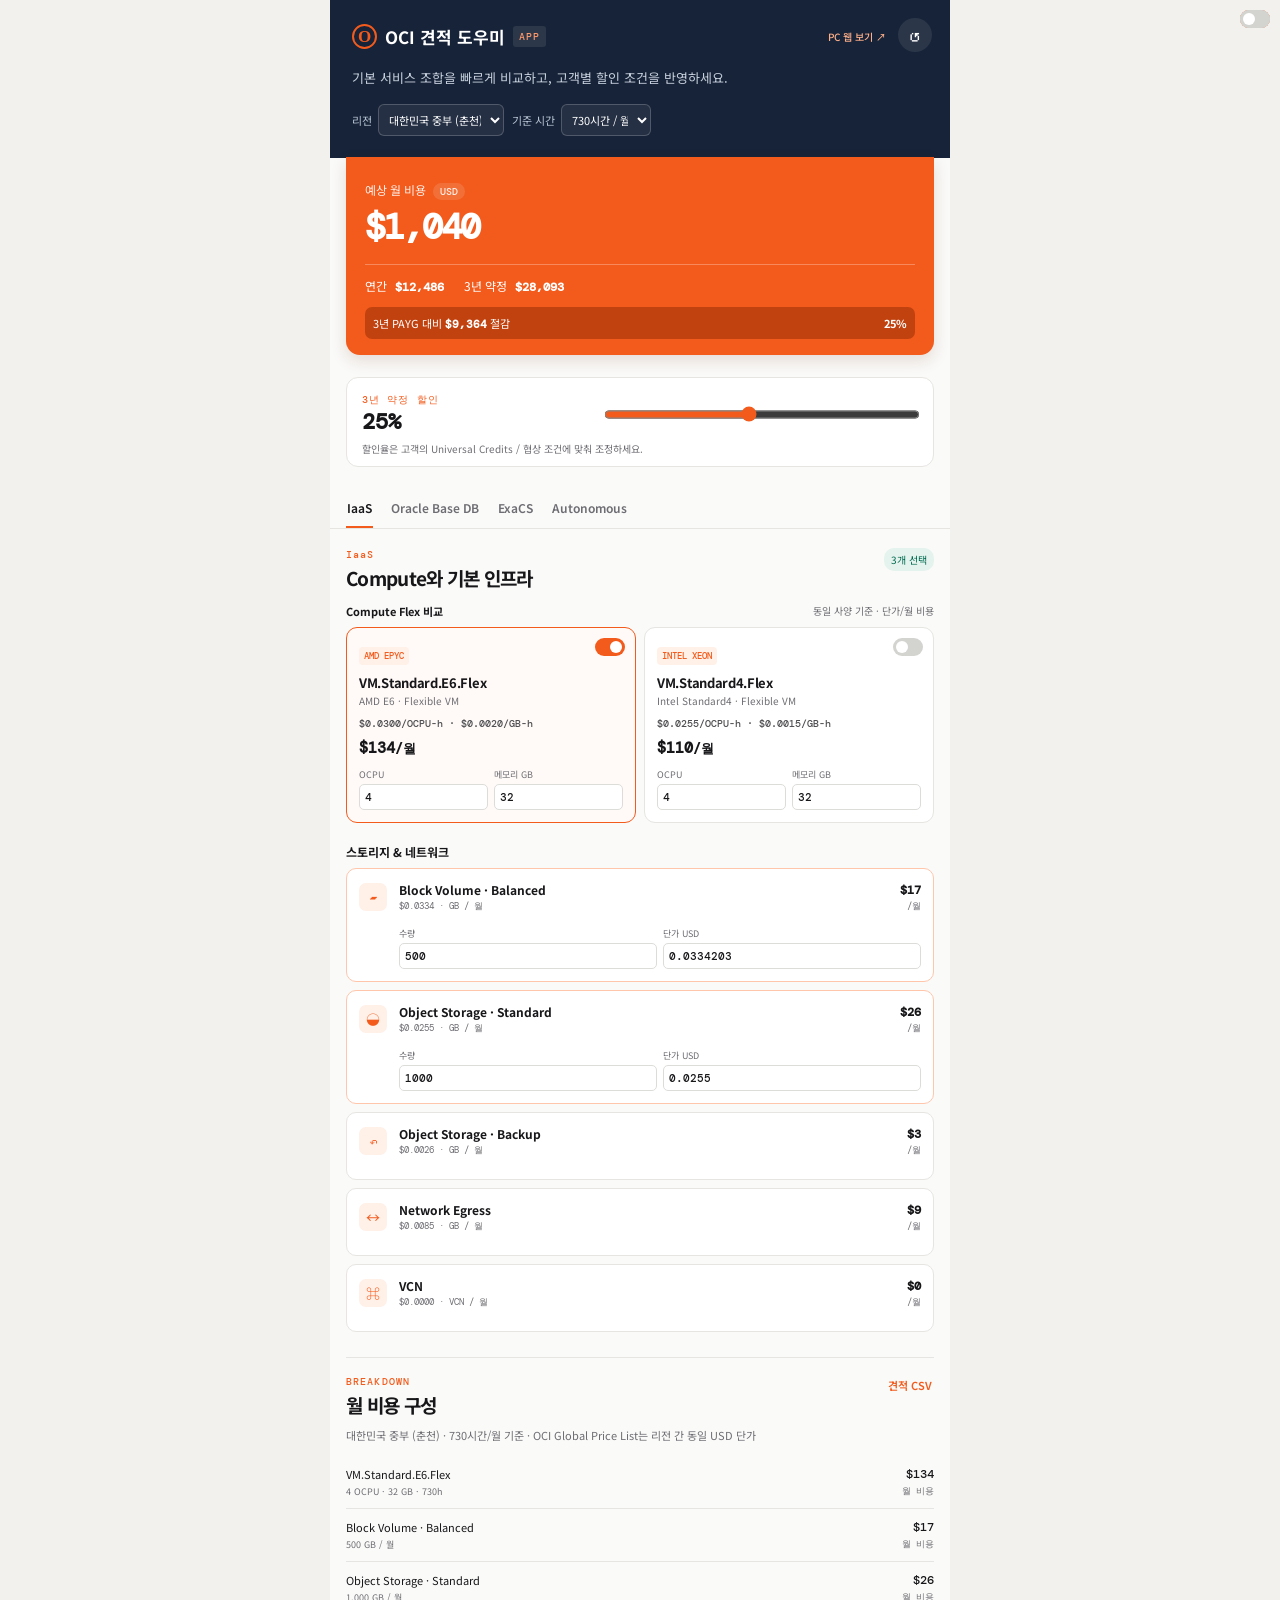
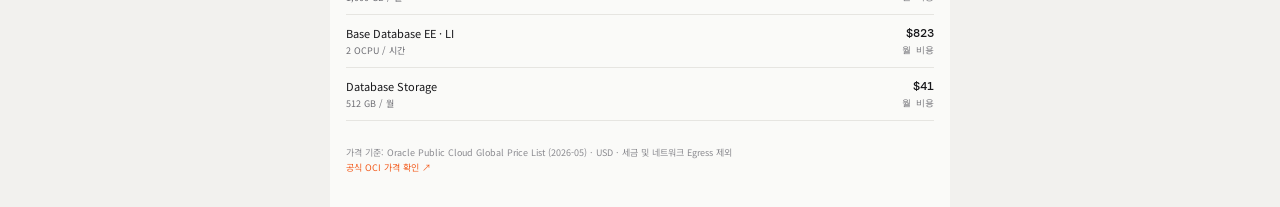
==== index.html @ 8a2c7ce1 "Add OCI cost estimator with shared pricing catalog Consolidates mobile/desktop pricing into a single" ====
<!doctype html>
<html lang="ko">
<head>
  <meta charset="UTF-8" />
  <meta name="viewport" content="width=device-width, initial-scale=1.0" />
  <title>OCI 견적 도우미</title>
  <link rel="preconnect" href="https://fonts.googleapis.com">
  <link rel="preconnect" href="https://fonts.gstatic.com" crossorigin>
  <link href="https://fonts.googleapis.com/css2?family=DM+Mono:wght@400;500&family=Noto+Sans+KR:wght@400;500;600;700;800&display=swap" rel="stylesheet">
  <link rel="stylesheet" href="./style.css" />
</head>
<body>
  <main class="app-shell">
    <header class="hero">
      <div class="brand"><span class="brand-mark">O</span><span>OCI 견적 도우미</span><em>APP</em><a href="./desktop.html" style="margin-left:auto;margin-right:42px;color:#ffb08a;text-decoration:none;font-size:10px;font-weight:500">PC 웹 보기 ↗</a></div>
      <button class="icon-button" id="reset" aria-label="초기화">↺</button>
      <p>기본 서비스 조합을 빠르게 비교하고, 고객별 할인 조건을 반영하세요.</p>
      <div class="context-row">
        <label>리전 <select id="region"><option>대한민국 중부 (춘천)</option><option>대한민국 북부 (서울)</option></select></label>
        <label>기준 시간 <select id="hours"><option value="730">730시간 / 월</option><option value="744">744시간 / 월</option><option value="720">720시간 / 월</option></select></label>
      </div>
    </header>

    <section class="summary-card">
      <span>예상 월 비용 <button class="currency-pill" id="currency">USD</button></span>
      <strong id="monthlyTotal">$0</strong>
      <div class="summary-line"><span>연간 <b id="annualTotal">$0</b></span><span>3년 약정 <b id="termTotal">$0</b></span></div>
      <div class="saving-line">3년 PAYG 대비 <strong id="savingTotal">$0</strong> 절감 <span id="effectiveDiscount">0%</span></div>
    </section>

    <section class="discount-card">
      <div><span class="eyebrow">3년 약정 할인</span><strong id="discountLabel">25%</strong></div>
      <input type="range" id="discount" min="0" max="55" value="25" />
      <p>할인율은 고객의 Universal Credits / 협상 조건에 맞춰 조정하세요.</p>
    </section>

    <nav class="tabs" aria-label="서비스 분류">
      <button class="tab active" data-tab="iaas">IaaS</button>
      <button class="tab" data-tab="database">Oracle Base DB</button>
      <button class="tab" data-tab="exacs">ExaCS</button>
      <button class="tab" data-tab="autonomous">Autonomous</button>
    </nav>

    <section id="iaas" class="tab-panel active">
      <div class="section-title"><div><span class="eyebrow">IaaS</span><h1>Compute와 기본 인프라</h1></div><span class="count-badge" id="iaasCount">0개 선택</span></div>
      <div class="compare-head"><b>Compute Flex 비교</b><span>동일 사양 기준 · 단가/월 비용</span></div>
      <div class="compute-grid" id="computeCards"></div>
      <div class="section-label">스토리지 &amp; 네트워크</div>
      <div id="iaasServices" class="service-list"></div>
    </section>

    <section id="database" class="tab-panel">
      <div class="section-title"><div><span class="eyebrow">DATABASE</span><h1>Oracle Base Database</h1></div></div>
      <p class="section-help">VM DB System 기준. 라이선스 포함(LI)과 BYOL을 빠르게 비교합니다.</p>
      <div id="databaseServices" class="service-list"></div>
    </section>

    <section id="exacs" class="tab-panel">
      <div class="section-title"><div><span class="eyebrow">EXADATA</span><h1>Exadata Cloud Service</h1></div></div>
      <p class="section-help">Dedicated Infrastructure 기준의 인프라와 DB OCPU를 분리 산정합니다.</p>
      <div id="exacsServices" class="service-list"></div>
    </section>

    <section id="autonomous" class="tab-panel">
      <div class="section-title"><div><span class="eyebrow">AUTONOMOUS</span><h1>Autonomous Database</h1></div></div>
      <p class="section-help">Serverless Autonomous AI Database의 ECPU와 저장소 기준입니다.</p>
      <div id="autonomousServices" class="service-list"></div>
    </section>

    <section class="cost-breakdown">
      <div class="section-title"><div><span class="eyebrow">BREAKDOWN</span><h1>월 비용 구성</h1></div><button class="text-button" id="download">견적 CSV</button></div>
      <p class="section-help" id="quoteMeta"></p>
      <div id="breakdown"></div>
    </section>

    <footer>가격 기준: Oracle Public Cloud Global Price List (2026-05) · USD · 세금 및 네트워크 Egress 제외<br><a href="https://www.oracle.com/cloud/pricing/" target="_blank" rel="noreferrer">공식 OCI 가격 확인 ↗</a></footer>
  </main>
  <div id="toast" role="status"></div>
  <script src="./pricing-catalog.js"></script>
  <script src="./app.js"></script>
</body>
</html>
---- style.css ----
:root{--ink:#17171a;--muted:#6d6d73;--line:#e6e5e1;--paper:#fafaf8;--orange:#f35b1c;--orange-soft:#fff0e8;--navy:#172338;--green:#006b4f}*{box-sizing:border-box}body{margin:0;background:#f2f1ee;color:var(--ink);font-family:'Noto Sans KR',sans-serif}.app-shell{max-width:620px;margin:auto;background:var(--paper);min-height:100vh;padding-bottom:32px}.hero{background:var(--navy);color:white;padding:24px 22px 22px;position:relative}.brand{font-size:17px;font-weight:700;display:flex;align-items:center;gap:8px}.brand-mark{width:25px;height:25px;border:2px solid var(--orange);border-radius:50%;display:inline-grid;place-items:center;color:var(--orange);font-family:Georgia;font-weight:700}.brand em{font:500 10px 'DM Mono';letter-spacing:1px;color:#ff9a6c;background:#ffffff17;padding:4px 6px;border-radius:3px}.hero p{font-size:13px;color:#c7d0dd;margin:19px 0 15px;line-height:1.6}.icon-button{position:absolute;right:18px;top:18px;border:0;background:#ffffff16;color:#fff;font-size:23px;border-radius:50%;width:34px;height:34px}.context-row{display:flex;gap:8px}.context-row label{font-size:11px;color:#b8c4d4;display:flex;align-items:center;gap:6px}.context-row select{border:1px solid #ffffff32;background:#ffffff10;color:#fff;border-radius:6px;padding:6px;font-family:inherit;font-size:11px}.context-row option{color:#222}.summary-card{margin:0 16px;transform:translateY(-1px);background:var(--orange);color:#fff;border-radius:0 0 14px 14px;padding:19px 19px 16px;box-shadow:0 6px 16px #6b260d24}.summary-card>span{font-size:12px;opacity:.9}.currency-pill{border:0;background:#ffffff25;color:#fff;border-radius:10px;padding:2px 7px;margin-left:4px;font:500 10px 'DM Mono'}.summary-card>strong{display:block;font:700 35px 'DM Mono';letter-spacing:-2px;margin:4px 0 14px}.summary-line{display:flex;gap:20px;border-top:1px solid #ffffff48;padding-top:12px;font-size:12px}.summary-line b{font-family:'DM Mono';margin-left:5px}.saving-line{margin-top:12px;background:#a63509a3;border-radius:7px;padding:8px;font-size:11px}.saving-line strong{font-family:'DM Mono'}.saving-line span{float:right;font-weight:700}.discount-card{margin:21px 16px;background:#fff;border:1px solid var(--line);border-radius:12px;padding:15px 15px 10px;display:grid;grid-template-columns:1fr 1.4fr;gap:5px 15px}.eyebrow{display:block;color:var(--orange);font:500 10px 'DM Mono';letter-spacing:1.1px}.discount-card strong{font:700 22px 'DM Mono'}.discount-card p{grid-column:1/-1;margin:0;color:var(--muted);font-size:10px}input[type=range]{accent-color:var(--orange);width:100%}.tabs{display:flex;padding:0 16px;border-bottom:1px solid var(--line);gap:17px;overflow:auto}.tab{border:0;background:none;padding:11px 1px 10px;white-space:nowrap;color:var(--muted);font:600 12px 'Noto Sans KR';border-bottom:2px solid transparent}.tab.active{color:var(--ink);border-bottom-color:var(--orange)}.tab-panel{display:none;padding:19px 16px 4px}.tab-panel.active{display:block}.section-title{display:flex;justify-content:space-between;align-items:start}.section-title h1{font-size:19px;letter-spacing:-.7px;margin:3px 0 12px}.count-badge{font-size:10px;color:var(--green);background:#e4f3ee;padding:4px 7px;border-radius:10px}.compare-head{display:flex;justify-content:space-between;align-items:center;font-size:11px;margin-bottom:8px}.compare-head span{color:var(--muted);font-size:10px}.compute-grid{display:grid;grid-template-columns:1fr 1fr;gap:8px}.compute-card{border:1px solid var(--line);background:#fff;border-radius:11px;padding:12px;position:relative}.compute-card.selected{border:1.5px solid var(--orange);background:#fffaf7}.chip{font:500 9px 'DM Mono';color:var(--orange);background:var(--orange-soft);padding:3px 5px;border-radius:4px}.compute-card h3{font-size:13px;margin:9px 0 2px;letter-spacing:-.3px}.compute-card p{font-size:10px;color:var(--muted);margin:0 0 9px;line-height:1.45}.rate{font:500 10px 'DM Mono';color:#4e4e51}.compute-card .monthly{font:700 15px 'DM Mono';margin-top:8px}.toggle{position:absolute;right:10px;top:10px;width:30px;height:18px;border:0;border-radius:12px;background:#d3d3d0}.toggle:after{content:'';position:absolute;width:12px;height:12px;background:#fff;border-radius:50%;left:3px;top:3px;transition:.2s}.toggle.on{background:var(--orange)}.toggle.on:after{left:15px}.shape-controls{display:grid;grid-template-columns:1fr 1fr;gap:6px;margin-top:10px}.shape-controls label,.service-control label{font-size:9px;color:var(--muted)}.shape-controls input,.service-control input{display:block;width:100%;border:1px solid #dcdcd9;border-radius:5px;padding:5px;margin-top:3px;font:500 11px 'DM Mono';color:var(--ink);background:#fff}.section-label{font-weight:700;font-size:12px;margin:20px 0 8px}.service-list{display:grid;gap:8px}.service-row{background:#fff;border:1px solid var(--line);padding:12px;border-radius:10px;display:grid;grid-template-columns:30px 1fr auto;gap:10px;align-items:center}.service-row.selected{border-color:#ffc6ab}.service-icon{height:28px;width:28px;background:var(--orange-soft);color:var(--orange);border-radius:7px;display:grid;place-items:center;font-size:14px}.service-name{font-weight:700;font-size:12px}.service-meta{font:400 9px 'DM Mono';color:var(--muted);margin-top:2px}.service-cost{text-align:right;font:600 12px 'DM Mono'}.service-cost small{display:block;font:400 9px 'DM Mono';color:var(--muted);margin-top:2px}.service-control{grid-column:2/-1;display:grid;grid-template-columns:1fr 1fr;gap:6px;max-height:0;overflow:hidden;transition:.25s}.service-row.selected .service-control{max-height:60px;margin-top:4px}.section-help{font-size:11px;color:var(--muted);margin:-3px 0 12px;line-height:1.5}.cost-breakdown{margin:21px 16px 0;padding:17px 0 0;border-top:1px solid var(--line)}.breakdown-row{display:grid;grid-template-columns:1fr auto;gap:12px;padding:10px 0;border-bottom:1px solid var(--line);font-size:11px}.breakdown-row div:last-child{font:500 12px 'DM Mono';text-align:right}.breakdown-row small{display:block;font-size:9px;color:var(--muted);margin-top:3px}.text-button{border:0;background:none;color:var(--orange);font:600 11px 'Noto Sans KR';padding:2px}footer{margin:24px 16px 0;color:#8b8b90;font-size:9px;line-height:1.7}footer a{color:var(--orange);text-decoration:none}#toast{position:fixed;bottom:20px;left:50%;transform:translate(-50%,70px);background:#1f2937;color:#fff;padding:9px 13px;border-radius:20px;font-size:11px;transition:.3s;opacity:0;z-index:4}#toast.show{transform:translate(-50%,0);opacity:1}@media(max-width:390px){.context-row{gap:4px}.context-row label{font-size:10px}.context-row select{max-width:142px;padding:5px}.compute-card{padding:10px}.summary-card>strong{font-size:31px}}
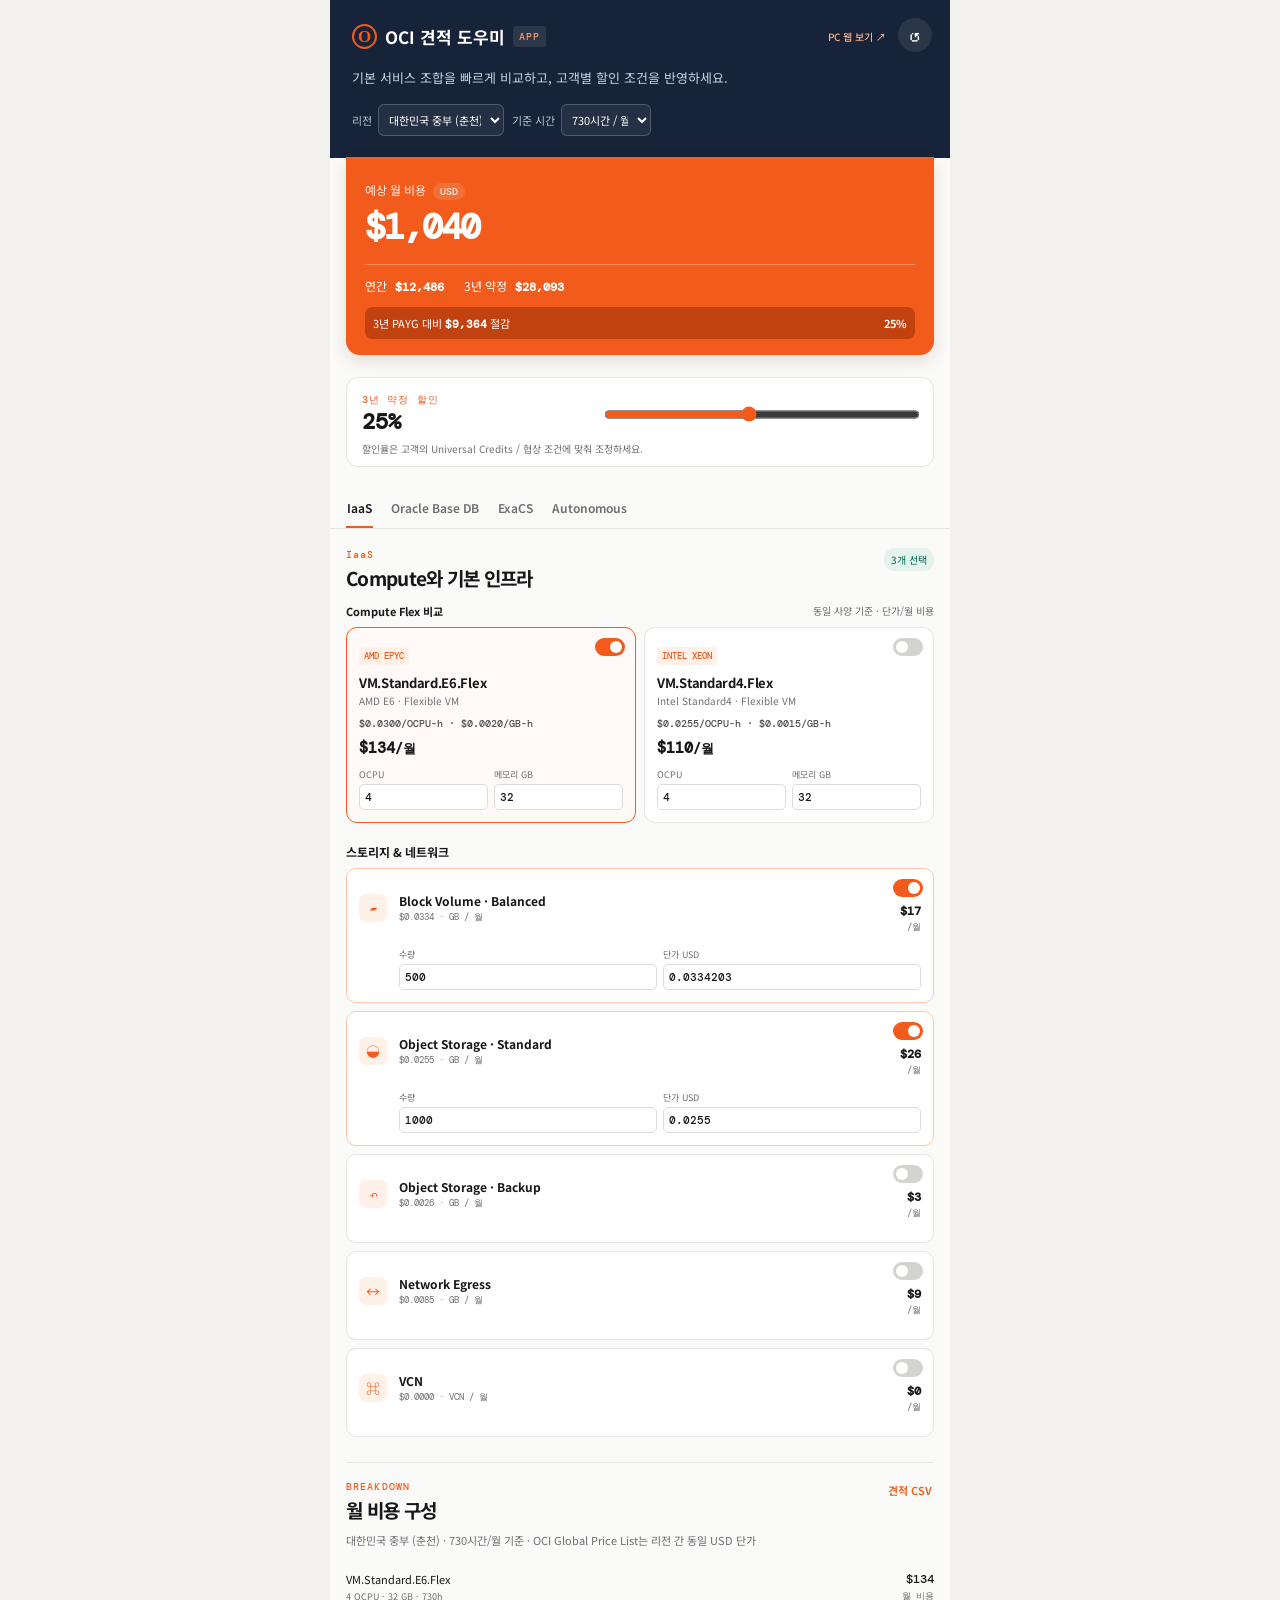
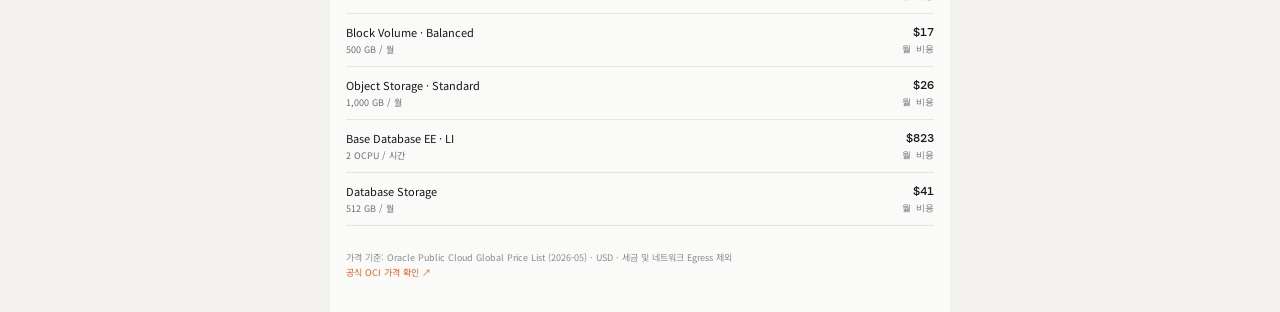
==== commit ce6aaa52: "Fix mobile service toggles, add PWA support and README - Service rows lacked position:relative, so e" ====
--- a/index.html
+++ b/index.html
@@ -3,6 +3,14 @@
 <head>
   <meta charset="UTF-8" />
   <meta name="viewport" content="width=device-width, initial-scale=1.0" />
+  <meta name="theme-color" content="#172338" />
+  <meta name="apple-mobile-web-app-capable" content="yes" />
+  <meta name="mobile-web-app-capable" content="yes" />
+  <meta name="apple-mobile-web-app-status-bar-style" content="default" />
+  <meta name="apple-mobile-web-app-title" content="OCI 견적" />
+  <link rel="manifest" href="./manifest.webmanifest" />
+  <link rel="icon" href="./icons/icon.svg" type="image/svg+xml" />
+  <link rel="apple-touch-icon" href="./icons/apple-touch-icon.png" />
   <title>OCI 견적 도우미</title>
   <link rel="preconnect" href="https://fonts.googleapis.com">
   <link rel="preconnect" href="https://fonts.gstatic.com" crossorigin>
@@ -78,5 +86,6 @@
   <div id="toast" role="status"></div>
   <script src="./pricing-catalog.js"></script>
   <script src="./app.js"></script>
+  <script src="./pwa.js"></script>
 </body>
 </html>
--- a/style.css
+++ b/style.css
@@ -1 +1 @@
-:root{--ink:#17171a;--muted:#6d6d73;--line:#e6e5e1;--paper:#fafaf8;--orange:#f35b1c;--orange-soft:#fff0e8;--navy:#172338;--green:#006b4f}*{box-sizing:border-box}body{margin:0;background:#f2f1ee;color:var(--ink);font-family:'Noto Sans KR',sans-serif}.app-shell{max-width:620px;margin:auto;background:var(--paper);min-height:100vh;padding-bottom:32px}.hero{background:var(--navy);color:white;padding:24px 22px 22px;position:relative}.brand{font-size:17px;font-weight:700;display:flex;align-items:center;gap:8px}.brand-mark{width:25px;height:25px;border:2px solid var(--orange);border-radius:50%;display:inline-grid;place-items:center;color:var(--orange);font-family:Georgia;font-weight:700}.brand em{font:500 10px 'DM Mono';letter-spacing:1px;color:#ff9a6c;background:#ffffff17;padding:4px 6px;border-radius:3px}.hero p{font-size:13px;color:#c7d0dd;margin:19px 0 15px;line-height:1.6}.icon-button{position:absolute;right:18px;top:18px;border:0;background:#ffffff16;color:#fff;font-size:23px;border-radius:50%;width:34px;height:34px}.context-row{display:flex;gap:8px}.context-row label{font-size:11px;color:#b8c4d4;display:flex;align-items:center;gap:6px}.context-row select{border:1px solid #ffffff32;background:#ffffff10;color:#fff;border-radius:6px;padding:6px;font-family:inherit;font-size:11px}.context-row option{color:#222}.summary-card{margin:0 16px;transform:translateY(-1px);background:var(--orange);color:#fff;border-radius:0 0 14px 14px;padding:19px 19px 16px;box-shadow:0 6px 16px #6b260d24}.summary-card>span{font-size:12px;opacity:.9}.currency-pill{border:0;background:#ffffff25;color:#fff;border-radius:10px;padding:2px 7px;margin-left:4px;font:500 10px 'DM Mono'}.summary-card>strong{display:block;font:700 35px 'DM Mono';letter-spacing:-2px;margin:4px 0 14px}.summary-line{display:flex;gap:20px;border-top:1px solid #ffffff48;padding-top:12px;font-size:12px}.summary-line b{font-family:'DM Mono';margin-left:5px}.saving-line{margin-top:12px;background:#a63509a3;border-radius:7px;padding:8px;font-size:11px}.saving-line strong{font-family:'DM Mono'}.saving-line span{float:right;font-weight:700}.discount-card{margin:21px 16px;background:#fff;border:1px solid var(--line);border-radius:12px;padding:15px 15px 10px;display:grid;grid-template-columns:1fr 1.4fr;gap:5px 15px}.eyebrow{display:block;color:var(--orange);font:500 10px 'DM Mono';letter-spacing:1.1px}.discount-card strong{font:700 22px 'DM Mono'}.discount-card p{grid-column:1/-1;margin:0;color:var(--muted);font-size:10px}input[type=range]{accent-color:var(--orange);width:100%}.tabs{display:flex;padding:0 16px;border-bottom:1px solid var(--line);gap:17px;overflow:auto}.tab{border:0;background:none;padding:11px 1px 10px;white-space:nowrap;color:var(--muted);font:600 12px 'Noto Sans KR';border-bottom:2px solid transparent}.tab.active{color:var(--ink);border-bottom-color:var(--orange)}.tab-panel{display:none;padding:19px 16px 4px}.tab-panel.active{display:block}.section-title{display:flex;justify-content:space-between;align-items:start}.section-title h1{font-size:19px;letter-spacing:-.7px;margin:3px 0 12px}.count-badge{font-size:10px;color:var(--green);background:#e4f3ee;padding:4px 7px;border-radius:10px}.compare-head{display:flex;justify-content:space-between;align-items:center;font-size:11px;margin-bottom:8px}.compare-head span{color:var(--muted);font-size:10px}.compute-grid{display:grid;grid-template-columns:1fr 1fr;gap:8px}.compute-card{border:1px solid var(--line);background:#fff;border-radius:11px;padding:12px;position:relative}.compute-card.selected{border:1.5px solid var(--orange);background:#fffaf7}.chip{font:500 9px 'DM Mono';color:var(--orange);background:var(--orange-soft);padding:3px 5px;border-radius:4px}.compute-card h3{font-size:13px;margin:9px 0 2px;letter-spacing:-.3px}.compute-card p{font-size:10px;color:var(--muted);margin:0 0 9px;line-height:1.45}.rate{font:500 10px 'DM Mono';color:#4e4e51}.compute-card .monthly{font:700 15px 'DM Mono';margin-top:8px}.toggle{position:absolute;right:10px;top:10px;width:30px;height:18px;border:0;border-radius:12px;background:#d3d3d0}.toggle:after{content:'';position:absolute;width:12px;height:12px;background:#fff;border-radius:50%;left:3px;top:3px;transition:.2s}.toggle.on{background:var(--orange)}.toggle.on:after{left:15px}.shape-controls{display:grid;grid-template-columns:1fr 1fr;gap:6px;margin-top:10px}.shape-controls label,.service-control label{font-size:9px;color:var(--muted)}.shape-controls input,.service-control input{display:block;width:100%;border:1px solid #dcdcd9;border-radius:5px;padding:5px;margin-top:3px;font:500 11px 'DM Mono';color:var(--ink);background:#fff}.section-label{font-weight:700;font-size:12px;margin:20px 0 8px}.service-list{display:grid;gap:8px}.service-row{background:#fff;border:1px solid var(--line);padding:12px;border-radius:10px;display:grid;grid-template-columns:30px 1fr auto;gap:10px;align-items:center}.service-row.selected{border-color:#ffc6ab}.service-icon{height:28px;width:28px;background:var(--orange-soft);color:var(--orange);border-radius:7px;display:grid;place-items:center;font-size:14px}.service-name{font-weight:700;font-size:12px}.service-meta{font:400 9px 'DM Mono';color:var(--muted);margin-top:2px}.service-cost{text-align:right;font:600 12px 'DM Mono'}.service-cost small{display:block;font:400 9px 'DM Mono';color:var(--muted);margin-top:2px}.service-control{grid-column:2/-1;display:grid;grid-template-columns:1fr 1fr;gap:6px;max-height:0;overflow:hidden;transition:.25s}.service-row.selected .service-control{max-height:60px;margin-top:4px}.section-help{font-size:11px;color:var(--muted);margin:-3px 0 12px;line-height:1.5}.cost-breakdown{margin:21px 16px 0;padding:17px 0 0;border-top:1px solid var(--line)}.breakdown-row{display:grid;grid-template-columns:1fr auto;gap:12px;padding:10px 0;border-bottom:1px solid var(--line);font-size:11px}.breakdown-row div:last-child{font:500 12px 'DM Mono';text-align:right}.breakdown-row small{display:block;font-size:9px;color:var(--muted);margin-top:3px}.text-button{border:0;background:none;color:var(--orange);font:600 11px 'Noto Sans KR';padding:2px}footer{margin:24px 16px 0;color:#8b8b90;font-size:9px;line-height:1.7}footer a{color:var(--orange);text-decoration:none}#toast{position:fixed;bottom:20px;left:50%;transform:translate(-50%,70px);background:#1f2937;color:#fff;padding:9px 13px;border-radius:20px;font-size:11px;transition:.3s;opacity:0;z-index:4}#toast.show{transform:translate(-50%,0);opacity:1}@media(max-width:390px){.context-row{gap:4px}.context-row label{font-size:10px}.context-row select{max-width:142px;padding:5px}.compute-card{padding:10px}.summary-card>strong{font-size:31px}}
+:root{--ink:#17171a;--muted:#6d6d73;--line:#e6e5e1;--paper:#fafaf8;--orange:#f35b1c;--orange-soft:#fff0e8;--navy:#172338;--green:#006b4f}*{box-sizing:border-box}body{margin:0;background:#f2f1ee;color:var(--ink);font-family:'Noto Sans KR',sans-serif}.app-shell{max-width:620px;margin:auto;background:var(--paper);min-height:100vh;padding-bottom:32px}.hero{background:var(--navy);color:white;padding:24px 22px 22px;position:relative}.brand{font-size:17px;font-weight:700;display:flex;align-items:center;gap:8px}.brand-mark{width:25px;height:25px;border:2px solid var(--orange);border-radius:50%;display:inline-grid;place-items:center;color:var(--orange);font-family:Georgia;font-weight:700}.brand em{font:500 10px 'DM Mono';letter-spacing:1px;color:#ff9a6c;background:#ffffff17;padding:4px 6px;border-radius:3px}.hero p{font-size:13px;color:#c7d0dd;margin:19px 0 15px;line-height:1.6}.icon-button{position:absolute;right:18px;top:18px;border:0;background:#ffffff16;color:#fff;font-size:23px;border-radius:50%;width:34px;height:34px}.context-row{display:flex;gap:8px}.context-row label{font-size:11px;color:#b8c4d4;display:flex;align-items:center;gap:6px}.context-row select{border:1px solid #ffffff32;background:#ffffff10;color:#fff;border-radius:6px;padding:6px;font-family:inherit;font-size:11px}.context-row option{color:#222}.summary-card{margin:0 16px;transform:translateY(-1px);background:var(--orange);color:#fff;border-radius:0 0 14px 14px;padding:19px 19px 16px;box-shadow:0 6px 16px #6b260d24}.summary-card>span{font-size:12px;opacity:.9}.currency-pill{border:0;background:#ffffff25;color:#fff;border-radius:10px;padding:2px 7px;margin-left:4px;font:500 10px 'DM Mono'}.summary-card>strong{display:block;font:700 35px 'DM Mono';letter-spacing:-2px;margin:4px 0 14px}.summary-line{display:flex;gap:20px;border-top:1px solid #ffffff48;padding-top:12px;font-size:12px}.summary-line b{font-family:'DM Mono';margin-left:5px}.saving-line{margin-top:12px;background:#a63509a3;border-radius:7px;padding:8px;font-size:11px}.saving-line strong{font-family:'DM Mono'}.saving-line span{float:right;font-weight:700}.discount-card{margin:21px 16px;background:#fff;border:1px solid var(--line);border-radius:12px;padding:15px 15px 10px;display:grid;grid-template-columns:1fr 1.4fr;gap:5px 15px}.eyebrow{display:block;color:var(--orange);font:500 10px 'DM Mono';letter-spacing:1.1px}.discount-card strong{font:700 22px 'DM Mono'}.discount-card p{grid-column:1/-1;margin:0;color:var(--muted);font-size:10px}input[type=range]{accent-color:var(--orange);width:100%}.tabs{display:flex;padding:0 16px;border-bottom:1px solid var(--line);gap:17px;overflow:auto}.tab{border:0;background:none;padding:11px 1px 10px;white-space:nowrap;color:var(--muted);font:600 12px 'Noto Sans KR';border-bottom:2px solid transparent}.tab.active{color:var(--ink);border-bottom-color:var(--orange)}.tab-panel{display:none;padding:19px 16px 4px}.tab-panel.active{display:block}.section-title{display:flex;justify-content:space-between;align-items:start}.section-title h1{font-size:19px;letter-spacing:-.7px;margin:3px 0 12px}.count-badge{font-size:10px;color:var(--green);background:#e4f3ee;padding:4px 7px;border-radius:10px}.compare-head{display:flex;justify-content:space-between;align-items:center;font-size:11px;margin-bottom:8px}.compare-head span{color:var(--muted);font-size:10px}.compute-grid{display:grid;grid-template-columns:1fr 1fr;gap:8px}.compute-card{border:1px solid var(--line);background:#fff;border-radius:11px;padding:12px;position:relative}.compute-card.selected{border:1.5px solid var(--orange);background:#fffaf7}.chip{font:500 9px 'DM Mono';color:var(--orange);background:var(--orange-soft);padding:3px 5px;border-radius:4px}.compute-card h3{font-size:13px;margin:9px 0 2px;letter-spacing:-.3px}.compute-card p{font-size:10px;color:var(--muted);margin:0 0 9px;line-height:1.45}.rate{font:500 10px 'DM Mono';color:#4e4e51}.compute-card .monthly{font:700 15px 'DM Mono';margin-top:8px}.toggle{position:absolute;right:10px;top:10px;width:30px;height:18px;border:0;border-radius:12px;background:#d3d3d0}.toggle:after{content:'';position:absolute;width:12px;height:12px;background:#fff;border-radius:50%;left:3px;top:3px;transition:.2s}.toggle.on{background:var(--orange)}.toggle.on:after{left:15px}.shape-controls{display:grid;grid-template-columns:1fr 1fr;gap:6px;margin-top:10px}.shape-controls label,.service-control label{font-size:9px;color:var(--muted)}.shape-controls input,.service-control input{display:block;width:100%;border:1px solid #dcdcd9;border-radius:5px;padding:5px;margin-top:3px;font:500 11px 'DM Mono';color:var(--ink);background:#fff}.section-label{font-weight:700;font-size:12px;margin:20px 0 8px}.service-list{display:grid;gap:8px}.service-row{position:relative;background:#fff;border:1px solid var(--line);padding:12px;border-radius:10px;display:grid;grid-template-columns:30px 1fr auto;gap:10px;align-items:center}.service-row.selected{border-color:#ffc6ab}.service-icon{height:28px;width:28px;background:var(--orange-soft);color:var(--orange);border-radius:7px;display:grid;place-items:center;font-size:14px}.service-name{font-weight:700;font-size:12px}.service-meta{font:400 9px 'DM Mono';color:var(--muted);margin-top:2px}.service-cost{text-align:right;padding-top:22px;font:600 12px 'DM Mono'}.service-cost small{display:block;font:400 9px 'DM Mono';color:var(--muted);margin-top:2px}.service-control{grid-column:2/-1;display:grid;grid-template-columns:1fr 1fr;gap:6px;max-height:0;overflow:hidden;transition:.25s}.service-row.selected .service-control{max-height:60px;margin-top:4px}.section-help{font-size:11px;color:var(--muted);margin:-3px 0 12px;line-height:1.5}.cost-breakdown{margin:21px 16px 0;padding:17px 0 0;border-top:1px solid var(--line)}.breakdown-row{display:grid;grid-template-columns:1fr auto;gap:12px;padding:10px 0;border-bottom:1px solid var(--line);font-size:11px}.breakdown-row div:last-child{font:500 12px 'DM Mono';text-align:right}.breakdown-row small{display:block;font-size:9px;color:var(--muted);margin-top:3px}.text-button{border:0;background:none;color:var(--orange);font:600 11px 'Noto Sans KR';padding:2px}footer{margin:24px 16px 0;color:#8b8b90;font-size:9px;line-height:1.7}footer a{color:var(--orange);text-decoration:none}#toast{position:fixed;bottom:20px;left:50%;transform:translate(-50%,70px);background:#1f2937;color:#fff;padding:9px 13px;border-radius:20px;font-size:11px;transition:.3s;opacity:0;z-index:4}#toast.show{transform:translate(-50%,0);opacity:1}@media(max-width:390px){.context-row{gap:4px}.context-row label{font-size:10px}.context-row select{max-width:142px;padding:5px}.compute-card{padding:10px}.summary-card>strong{font-size:31px}}
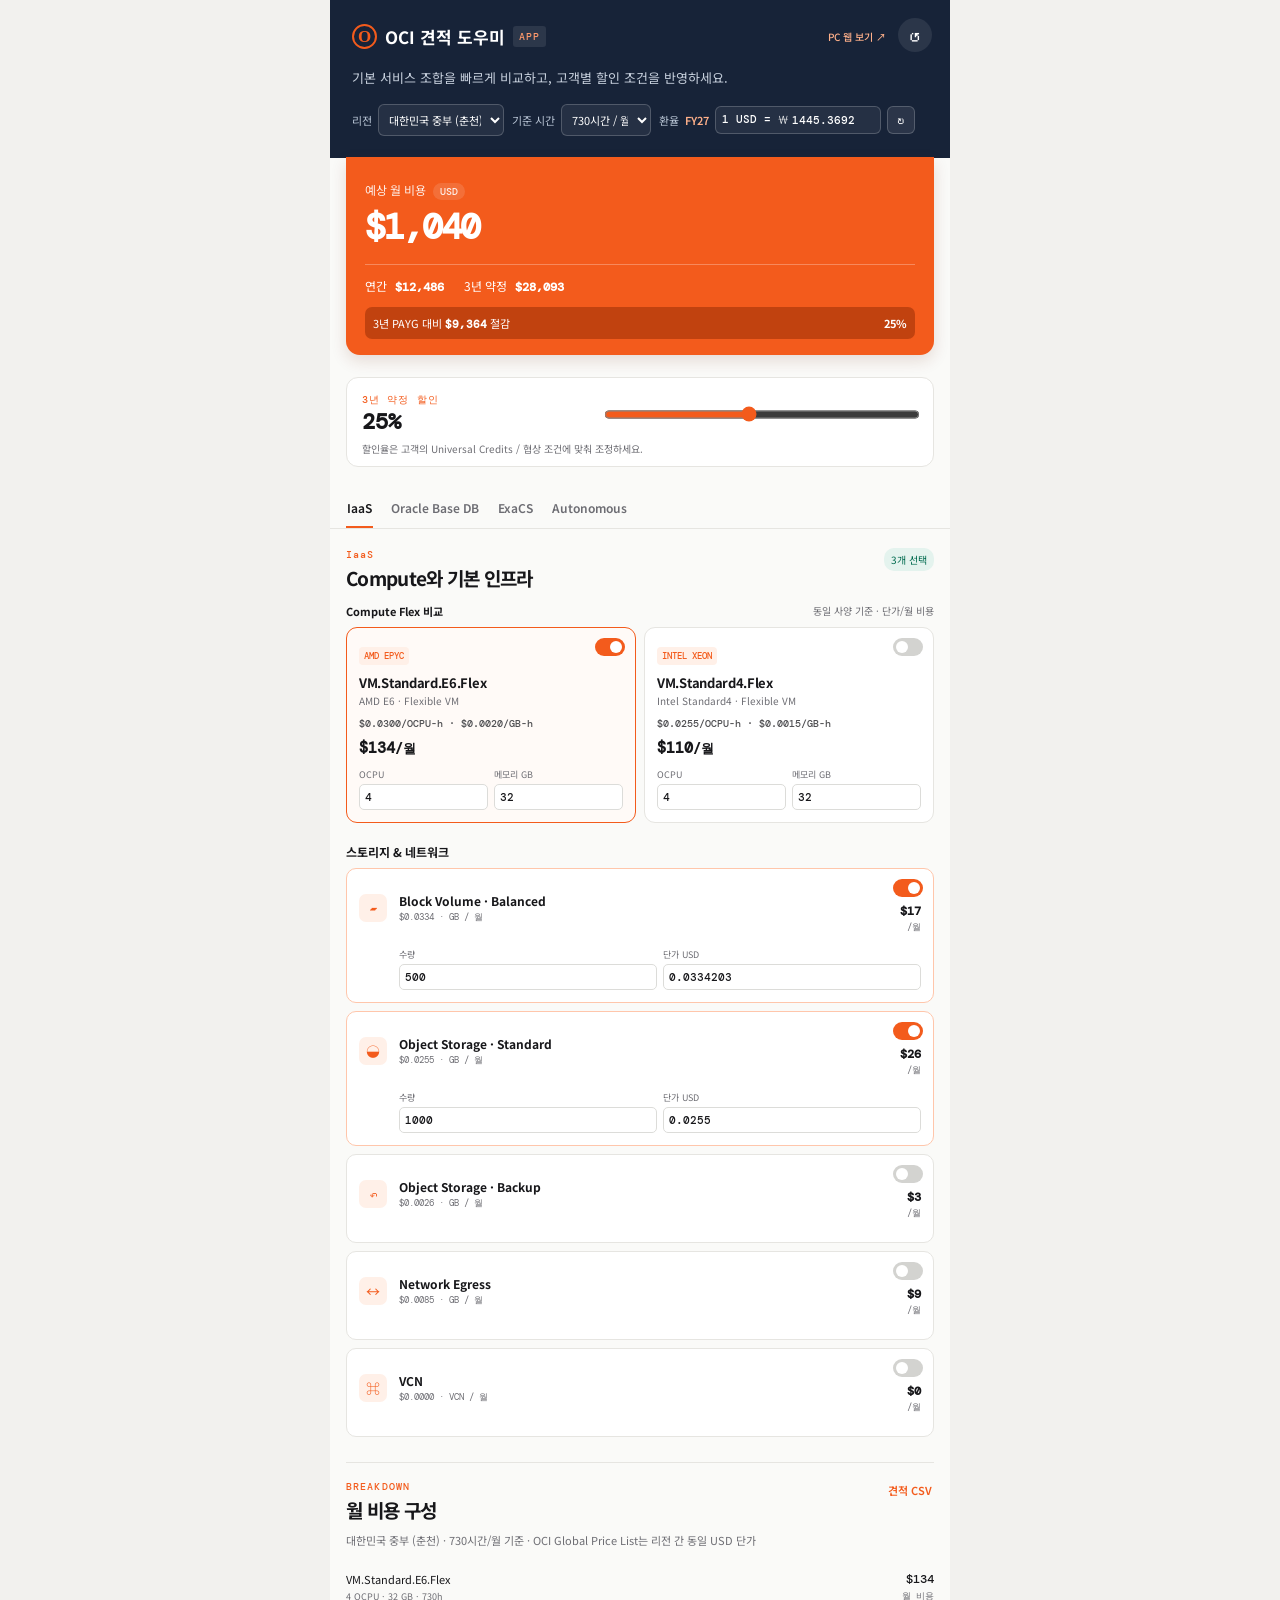
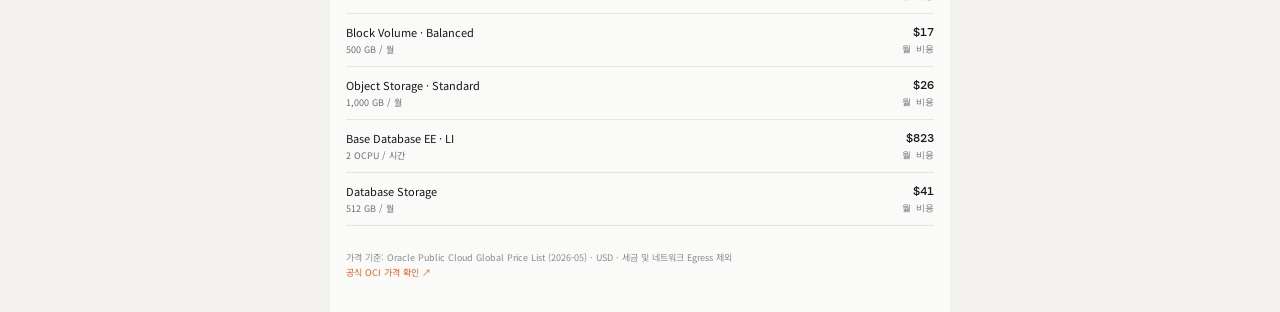
==== commit 15759dcc: "Add editable FY27 exchange rate with reload button Default KRW conversion is now 1 USD = 1445.3692 (" ====
--- a/index.html
+++ b/index.html
@@ -26,6 +26,7 @@
       <div class="context-row">
         <label>리전 <select id="region"><option>대한민국 중부 (춘천)</option><option>대한민국 북부 (서울)</option></select></label>
         <label>기준 시간 <select id="hours"><option value="730">730시간 / 월</option><option value="744">744시간 / 월</option><option value="720">720시간 / 월</option></select></label>
+        <div class="fx-field"><label for="fxRate">환율 <b id="fxBasis">FY27</b></label><span class="fx-input">1 USD = ₩<input id="fxRate" type="number" min="0" step="0.0001" inputmode="decimal"></span><button type="button" id="fxReload" title="환율 적용 후 원화 금액 다시 계산" aria-label="환율 적용 후 원화 금액 다시 계산">↻</button></div>
       </div>
     </header>
 
--- a/style.css
+++ b/style.css
@@ -1 +1,9 @@
 :root{--ink:#17171a;--muted:#6d6d73;--line:#e6e5e1;--paper:#fafaf8;--orange:#f35b1c;--orange-soft:#fff0e8;--navy:#172338;--green:#006b4f}*{box-sizing:border-box}body{margin:0;background:#f2f1ee;color:var(--ink);font-family:'Noto Sans KR',sans-serif}.app-shell{max-width:620px;margin:auto;background:var(--paper);min-height:100vh;padding-bottom:32px}.hero{background:var(--navy);color:white;padding:24px 22px 22px;position:relative}.brand{font-size:17px;font-weight:700;display:flex;align-items:center;gap:8px}.brand-mark{width:25px;height:25px;border:2px solid var(--orange);border-radius:50%;display:inline-grid;place-items:center;color:var(--orange);font-family:Georgia;font-weight:700}.brand em{font:500 10px 'DM Mono';letter-spacing:1px;color:#ff9a6c;background:#ffffff17;padding:4px 6px;border-radius:3px}.hero p{font-size:13px;color:#c7d0dd;margin:19px 0 15px;line-height:1.6}.icon-button{position:absolute;right:18px;top:18px;border:0;background:#ffffff16;color:#fff;font-size:23px;border-radius:50%;width:34px;height:34px}.context-row{display:flex;gap:8px}.context-row label{font-size:11px;color:#b8c4d4;display:flex;align-items:center;gap:6px}.context-row select{border:1px solid #ffffff32;background:#ffffff10;color:#fff;border-radius:6px;padding:6px;font-family:inherit;font-size:11px}.context-row option{color:#222}.summary-card{margin:0 16px;transform:translateY(-1px);background:var(--orange);color:#fff;border-radius:0 0 14px 14px;padding:19px 19px 16px;box-shadow:0 6px 16px #6b260d24}.summary-card>span{font-size:12px;opacity:.9}.currency-pill{border:0;background:#ffffff25;color:#fff;border-radius:10px;padding:2px 7px;margin-left:4px;font:500 10px 'DM Mono'}.summary-card>strong{display:block;font:700 35px 'DM Mono';letter-spacing:-2px;margin:4px 0 14px}.summary-line{display:flex;gap:20px;border-top:1px solid #ffffff48;padding-top:12px;font-size:12px}.summary-line b{font-family:'DM Mono';margin-left:5px}.saving-line{margin-top:12px;background:#a63509a3;border-radius:7px;padding:8px;font-size:11px}.saving-line strong{font-family:'DM Mono'}.saving-line span{float:right;font-weight:700}.discount-card{margin:21px 16px;background:#fff;border:1px solid var(--line);border-radius:12px;padding:15px 15px 10px;display:grid;grid-template-columns:1fr 1.4fr;gap:5px 15px}.eyebrow{display:block;color:var(--orange);font:500 10px 'DM Mono';letter-spacing:1.1px}.discount-card strong{font:700 22px 'DM Mono'}.discount-card p{grid-column:1/-1;margin:0;color:var(--muted);font-size:10px}input[type=range]{accent-color:var(--orange);width:100%}.tabs{display:flex;padding:0 16px;border-bottom:1px solid var(--line);gap:17px;overflow:auto}.tab{border:0;background:none;padding:11px 1px 10px;white-space:nowrap;color:var(--muted);font:600 12px 'Noto Sans KR';border-bottom:2px solid transparent}.tab.active{color:var(--ink);border-bottom-color:var(--orange)}.tab-panel{display:none;padding:19px 16px 4px}.tab-panel.active{display:block}.section-title{display:flex;justify-content:space-between;align-items:start}.section-title h1{font-size:19px;letter-spacing:-.7px;margin:3px 0 12px}.count-badge{font-size:10px;color:var(--green);background:#e4f3ee;padding:4px 7px;border-radius:10px}.compare-head{display:flex;justify-content:space-between;align-items:center;font-size:11px;margin-bottom:8px}.compare-head span{color:var(--muted);font-size:10px}.compute-grid{display:grid;grid-template-columns:1fr 1fr;gap:8px}.compute-card{border:1px solid var(--line);background:#fff;border-radius:11px;padding:12px;position:relative}.compute-card.selected{border:1.5px solid var(--orange);background:#fffaf7}.chip{font:500 9px 'DM Mono';color:var(--orange);background:var(--orange-soft);padding:3px 5px;border-radius:4px}.compute-card h3{font-size:13px;margin:9px 0 2px;letter-spacing:-.3px}.compute-card p{font-size:10px;color:var(--muted);margin:0 0 9px;line-height:1.45}.rate{font:500 10px 'DM Mono';color:#4e4e51}.compute-card .monthly{font:700 15px 'DM Mono';margin-top:8px}.toggle{position:absolute;right:10px;top:10px;width:30px;height:18px;border:0;border-radius:12px;background:#d3d3d0}.toggle:after{content:'';position:absolute;width:12px;height:12px;background:#fff;border-radius:50%;left:3px;top:3px;transition:.2s}.toggle.on{background:var(--orange)}.toggle.on:after{left:15px}.shape-controls{display:grid;grid-template-columns:1fr 1fr;gap:6px;margin-top:10px}.shape-controls label,.service-control label{font-size:9px;color:var(--muted)}.shape-controls input,.service-control input{display:block;width:100%;border:1px solid #dcdcd9;border-radius:5px;padding:5px;margin-top:3px;font:500 11px 'DM Mono';color:var(--ink);background:#fff}.section-label{font-weight:700;font-size:12px;margin:20px 0 8px}.service-list{display:grid;gap:8px}.service-row{position:relative;background:#fff;border:1px solid var(--line);padding:12px;border-radius:10px;display:grid;grid-template-columns:30px 1fr auto;gap:10px;align-items:center}.service-row.selected{border-color:#ffc6ab}.service-icon{height:28px;width:28px;background:var(--orange-soft);color:var(--orange);border-radius:7px;display:grid;place-items:center;font-size:14px}.service-name{font-weight:700;font-size:12px}.service-meta{font:400 9px 'DM Mono';color:var(--muted);margin-top:2px}.service-cost{text-align:right;padding-top:22px;font:600 12px 'DM Mono'}.service-cost small{display:block;font:400 9px 'DM Mono';color:var(--muted);margin-top:2px}.service-control{grid-column:2/-1;display:grid;grid-template-columns:1fr 1fr;gap:6px;max-height:0;overflow:hidden;transition:.25s}.service-row.selected .service-control{max-height:60px;margin-top:4px}.section-help{font-size:11px;color:var(--muted);margin:-3px 0 12px;line-height:1.5}.cost-breakdown{margin:21px 16px 0;padding:17px 0 0;border-top:1px solid var(--line)}.breakdown-row{display:grid;grid-template-columns:1fr auto;gap:12px;padding:10px 0;border-bottom:1px solid var(--line);font-size:11px}.breakdown-row div:last-child{font:500 12px 'DM Mono';text-align:right}.breakdown-row small{display:block;font-size:9px;color:var(--muted);margin-top:3px}.text-button{border:0;background:none;color:var(--orange);font:600 11px 'Noto Sans KR';padding:2px}footer{margin:24px 16px 0;color:#8b8b90;font-size:9px;line-height:1.7}footer a{color:var(--orange);text-decoration:none}#toast{position:fixed;bottom:20px;left:50%;transform:translate(-50%,70px);background:#1f2937;color:#fff;padding:9px 13px;border-radius:20px;font-size:11px;transition:.3s;opacity:0;z-index:4}#toast.show{transform:translate(-50%,0);opacity:1}@media(max-width:390px){.context-row{gap:4px}.context-row label{font-size:10px}.context-row select{max-width:142px;padding:5px}.compute-card{padding:10px}.summary-card>strong{font-size:31px}}
+
+.context-row{flex-wrap:wrap;row-gap:8px}
+.fx-field{display:flex;align-items:center;gap:6px;font-size:10px;color:#b8c4d4}
+.fx-field label b{color:#ffb08a;font-weight:600}
+.fx-input{display:flex;align-items:center;gap:3px;border:1px solid #ffffff32;background:#ffffff10;color:#fff;border-radius:6px;padding:0 6px;font:500 11px 'DM Mono'}
+.fx-input input{width:82px;border:0;background:transparent;color:#fff;font:500 11px 'DM Mono';padding:6px 0;outline:0}
+#fxReload{border:1px solid #ffffff32;background:#ffffff16;color:#fff;border-radius:6px;width:28px;height:28px;font-size:15px;line-height:1;cursor:pointer}
+#fxReload.pending{background:var(--orange);border-color:var(--orange)}
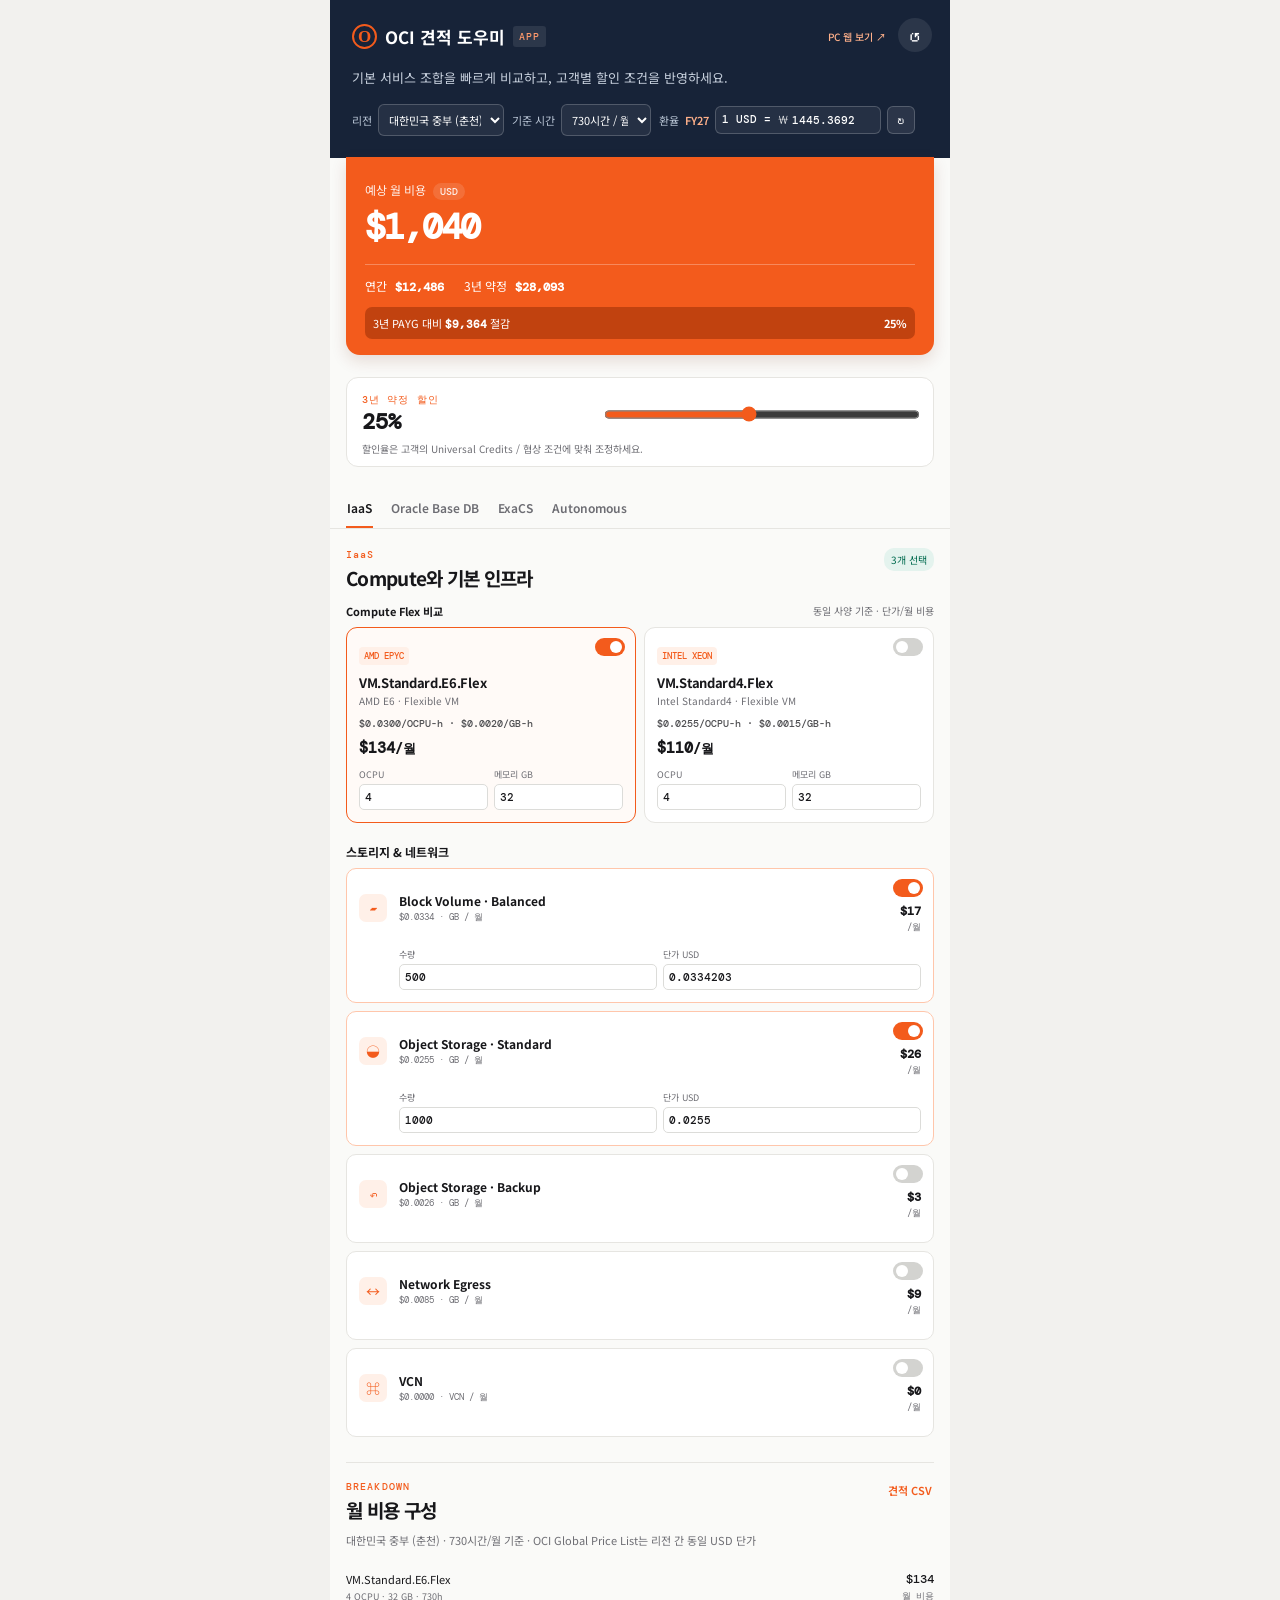
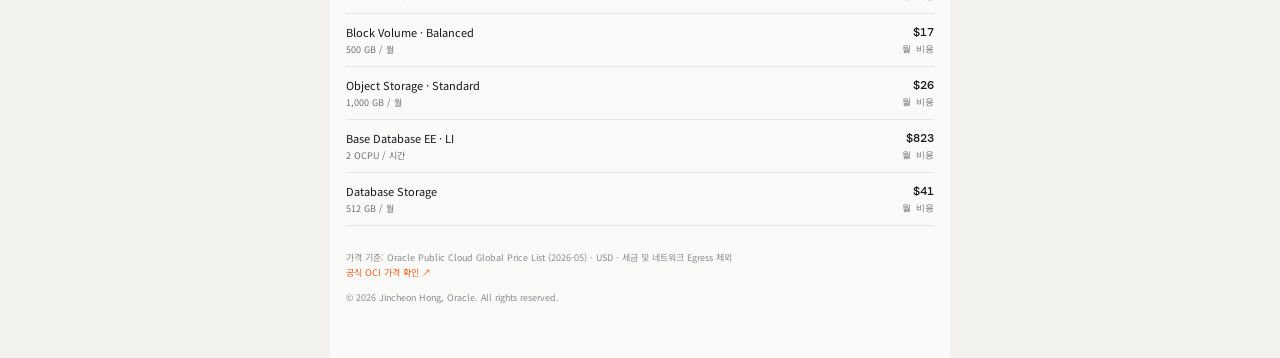
==== commit b163de8c: "Add copyright notice to page footers Co-Authored-By: Claude Opus 5.5 <noreply@anthropic.com>" ====
--- a/index.html
+++ b/index.html
@@ -82,7 +82,7 @@
       <div id="breakdown"></div>
     </section>
 
-    <footer>가격 기준: Oracle Public Cloud Global Price List (2026-05) · USD · 세금 및 네트워크 Egress 제외<br><a href="https://www.oracle.com/cloud/pricing/" target="_blank" rel="noreferrer">공식 OCI 가격 확인 ↗</a></footer>
+    <footer>가격 기준: Oracle Public Cloud Global Price List (2026-05) · USD · 세금 및 네트워크 Egress 제외<br><a href="https://www.oracle.com/cloud/pricing/" target="_blank" rel="noreferrer">공식 OCI 가격 확인 ↗</a><span class="copyright">© 2026 Jincheon Hong, Oracle. All rights reserved.</span></footer>
   </main>
   <div id="toast" role="status"></div>
   <script src="./pricing-catalog.js"></script>
--- a/style.css
+++ b/style.css
@@ -7,3 +7,4 @@
 .fx-input input{width:82px;border:0;background:transparent;color:#fff;font:500 11px 'DM Mono';padding:6px 0;outline:0}
 #fxReload{border:1px solid #ffffff32;background:#ffffff16;color:#fff;border-radius:6px;width:28px;height:28px;font-size:15px;line-height:1;cursor:pointer}
 #fxReload.pending{background:var(--orange);border-color:var(--orange)}
+footer .copyright{display:block;margin-top:10px;padding-bottom:20px}
